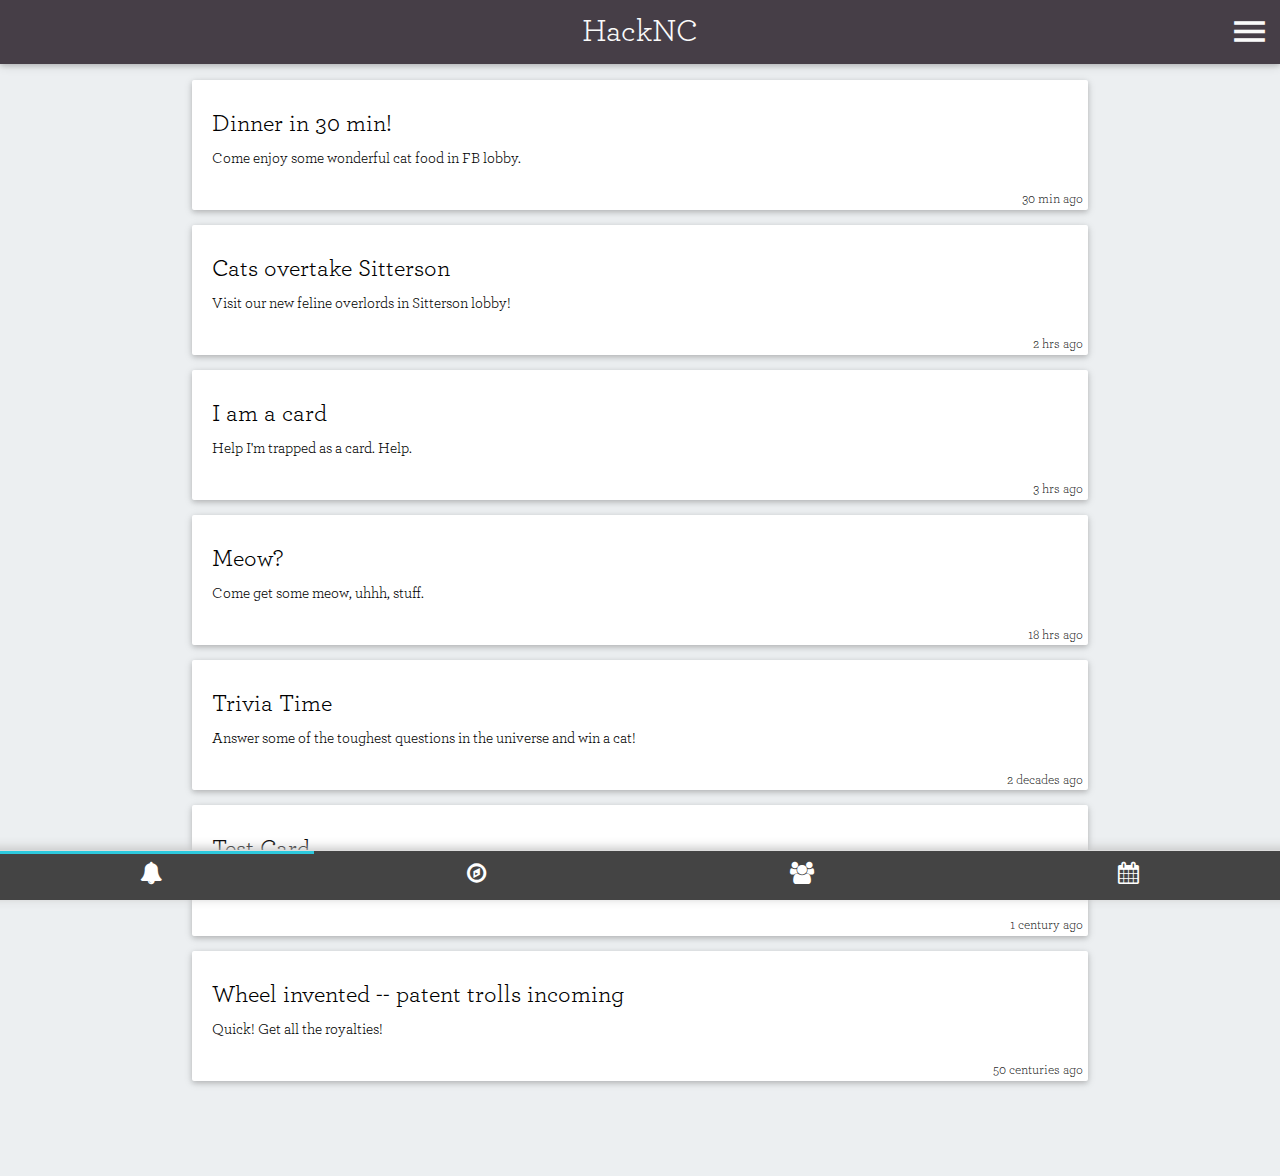
==== platforms/android/assets/www/index.html @ 5208b8dc "Notifications and stuff" ====
<!DOCTYPE html>
<!--
    Licensed to the Apache Software Foundation (ASF) under one
    or more contributor license agreements.  See the NOTICE file
    distributed with this work for additional information
    regarding copyright ownership.  The ASF licenses this file
    to you under the Apache License, Version 2.0 (the
    "License"); you may not use this file except in compliance
    with the License.  You may obtain a copy of the License at

    http://www.apache.org/licenses/LICENSE-2.0

    Unless required by applicable law or agreed to in writing,
    software distributed under the License is distributed on an
    "AS IS" BASIS, WITHOUT WARRANTIES OR CONDITIONS OF ANY
     KIND, either express or implied.  See the License for the
    specific language governing permissions and limitations
    under the License.
-->
<html>
    <head>
        <meta http-equiv="Content-Type" content="text/html; charset=UTF-8" />
        <meta name="format-detection" content="telephone=no" />
        <meta name="viewport" content="user-scalable=no, initial-scale=1, maximum-scale=1, minimum-scale=1, width=device-width, height=device-height, target-densitydpi=medium-dpi" />
        <link rel="stylesheet" type="text/css" href="css/materialize.min.css" />
        <link href="https://fonts.googleapis.com/icon?family=Material+Icons" rel="stylesheet">
        <link href="css/font-awesome.min.css" rel="stylesheet">
        <link rel="stylesheet" type="text/css" href="css/index.css" />
        <link rel='import' href="sprites.svg">
        <script type="text/javascript" src="js/jquery-2.1.4.min.js"></script>
        <script type="text/javascript" src="js/jquery.easing.js"></script>
        <script type="text/javascript" src="js/collapsible.js"></script>
		<script type="text/javascript" src="cordova.js"></script>
        <title>HackNC</title>
    </head>
    <body>
        <!-- --------------- Header ------------------ -->
        <div class="navbar-fixed">
					<nav>
						<div class="nav-wrapper header">
							<a class="brand-logo center grey-text text-lighten-5">HackNC</a>
<!--            <ul id="nav-mobile" class="left">
                <li>
                   <img src="img/speech-bubble86.svg" onclick="setView('notifications');"></img>
                </li>
              </ul> -->
							<a id="menu-button" href="#" class="button-collapse">
								<i class="material-icons grey-text text-lighten-5">menu</i>
							</a>
						</div>
						<ul id="menu">
              <li><a class="white-text" href="#info">Info</a></li>              
              <li><a class="white-text" href="#irc">IRC Feed</a></li>              
              <li><a class="white-text" href="#social">Social Media</a></li>
						</ul>
					</nav>
				</div>
        <main class="container main-content">
          <div id="notifications">
          	<div class="card">
          		<div class="card-content black-text">
          			<span class="card-title black-text">Dinner in 30 min!</span>
          			<p>Come enjoy some wonderful cat food in FB lobby.</p>
          		</div>
							<span class="card-age">
								30 min
							</span>
          	</div>
          	<div class="card">
          		<div class="card-content black-text">
          			<span class="card-title black-text">Cats overtake Sitterson</span>
          			<p>Visit our new feline overlords in Sitterson lobby!</p>
          		</div>
							<span class="card-age">
								2 hrs
							</span>
          	</div>
          	<div class="card">
          		<div class="card-content black-text">
          			<span class="card-title black-text">I am a card</span>
          			<p>Help I'm trapped as a card. Help.</p>
          		</div>
							<span class="card-age">
								3 hrs
							</span>
          	</div>
           	<div class="card">
          		<div class="card-content black-text">
          			<span class="card-title black-text">Meow?</span>
          			<p>Come get some meow, uhhh, stuff.</p>
          		</div>
							<span class="card-age">
								18 hrs
							</span>
          	</div>
          	<div class="card">
          		<div class="card-content black-text">
          			<span class="card-title black-text">Trivia Time</span>
          			<p>Answer some of the toughest questions in the universe and win a cat!</p>
          		</div>
							<span class="card-age">
								2 decades
							</span>
          	</div>
          	<div class="card">
          		<div class="card-content black-text">
          			<span class="card-title black-text">Test Card</span>
          			<p>Please ignore</p>
          		</div>
							<span class="card-age">
								1 century
							</span>
          	</div>
          	<div class="card">
          		<div class="card-content black-text">
          			<span class="card-title black-text">Wheel invented -- patent trolls incoming</span>
          			<p>Quick! Get all the royalties!</p>
          		</div>
							<span class="card-age">
								50 centuries
							</span>
          	</div> 
          </div>
          <!-- -------------- Schedule ------------------- -->
          <div id="schedule">
              <div id="tables">
                <div id="innertables" class="card">
                  <div class="card-content black-text">
                  <span class="card-title black-text">Schedule of Events</span>
                  <table id="fritable">
                    <thead>
                      <tr>
                        <th>Friday</th>
                        <th></th>
                      </tr>
                    </thead>
                    <tbody>
                      <tr></tr>
                    </tbody>
                  </table>
                  <br>
                  <table id="sattable">
                    <thead>
                      <tr>
                        <th>Saturday</th>
                        <th></th>
                      </tr>
                    </thead>
                    <tbody>
                      <tr></tr>
                    </tbody>
                  </table>
                  <br>
                  <table id="sntable">
                    <thead>
                      <tr>
                        <th>Sunday</th>
                        <th></th>
                      </tr>
                    </thead>
                    <tbody>
                      <tr></tr>
                    </tbody>
                  </table>
                </div>
              </div>
            </div>
          </div>
          </div>
          <!-- ---------------- Sponsors ----------------- -->
          <div id="sponsors">
          </div>
          <!-- ---------------- Mentors ----------------- -->
          <div id="mentors">
            <div class="card">
              <div class="card-content black-text">
                <span class="card-title black-text">Request a Mentor!</span>
                <p>Give us some info about your project and we will connect you with a mentor :)</p>
              </div>
            </div>
          </div>

          <!-- ---------------- Map ----------------- -->
          <div id="map">
          </div>
          <!-- ---------------- Info ----------------- -->
          <div id="info">
            <ul class="collapsible" data-collapsible="accordion">
              <li>
                <div class="collapsible-header"><i class="fa fa-question-circle"></i>Help Desk</div>
                <div class="collapsible-body"><p>The Help Desk is located in Sitterson Lobby top floor.  If you need help with wifi, want to check out hardware, or have general questions, please visit the help desk!</p></div>
              </li>
              <li>
                <div class="collapsible-header"><i class="fa fa-comments"></i>IRC Channel</div>
                <div class="collapsible-body"><p>HackNC has an IRC Channel!<br><br>Join #HackNC on irc.freenode.com to chat with fellow hackers.</p></div>
              </li>
              <li>
                <div class="collapsible-header"><i class="fa fa-briefcase"></i>Sponsors</div>
                <div class="collapsible-body"><p>HackNC is proudly sponsored by:
                  <br>Capital One
                  <br>Lenovo
                  <br>SQL Sentry
                  <br>IBM
                  <br>Other people</p></div>
              </li>
              <li>
                <div class="collapsible-header"><i class="fa fa-user"></i>Mentor Profiles</div>
                <div class="collapsible-body"><p>The following mentors are here to help you!
                  <br>
                  <br>Jimbo Slice
                  <br>Twitter @lolrofl
                  <br>
                  <br>Kimmy Lu
                  <br>Twitter @kimmylol</p></div>
              </li>
            </ul>
          </div>



          <!-- -------------- Footer ------------------- -->
        </main>
        <footer class="app-footer page-footer transparent">
          <div class="container" style="width: 100%;">
            <div class="row" id="tab-row">
             <ul class="tabs">
             	<li class="tab col s3 f-icon active-tab"><a href="#notifications"><i class="fa fa-bell"></i></a></li>
             	<li class="tab col s3 f-icon"><a href="#map"><i class="fa fa-compass"></i></a></li>
             	<li class="tab col s3 f-icon"><a href="#mentors"><i class="fa fa-users"></i></a></li>
             	<li class="tab col s3 f-icon"><a href="#schedule"><i class="fa fa-calendar"></i></a></li>
             </ul>
            </div>
          </div>

        </footer>
        <script type="text/javascript" src="js/index.js"></script>
        <script type="text/javascript"></script>
        <!--<script type="text/javascript" src="js/materialize.min.js"></script>-->
        <script>
            app.initialize();
        </script>
    </body>
</html>
---- platforms/android/assets/www/css/index.css ----
/*
 * Licensed to the Apache Software Foundation (ASF) under one
 * or more contributor license agreements.  See the NOTICE file
 * distributed with this work for additional information
 * regarding copyright ownership.  The ASF licenses this file
 * to you under the Apache License, Version 2.0 (the
 * "License"); you may not use this file except in compliance
 * with the License.  You may obtain a copy of the License at
 *
 * http://www.apache.org/licenses/LICENSE-2.0
 *
 * Unless required by applicable law or agreed to in writing,
 * software distributed under the License is distributed on an
 * "AS IS" BASIS, WITHOUT WARRANTIES OR CONDITIONS OF ANY
 * KIND, either express or implied.  See the License for the
 * specific language governing permissions and limitations
 * under the License.
 */
* {
    -webkit-touch-callout: none;                /* prevent callout to copy image, etc when tap to hold */
    -webkit-text-size-adjust: none;             /* prevent webkit from resizing text to fit */
    -webkit-tap-highlight-color: rgba(0,0,0,0); /* make transparent link selection, adjust last value opacity 0 to 1.0 */
    -webkit-user-select: none;                  /* prevent copy paste, to allow, change 'none' to 'text' */
}

body {
    font-family: ArcherBook;
    font-size:1em;
    height:100%;
    margin:0px;
    padding:0px;
    width:100%;
}

/* Portrait layout (default) */
.app {
    background:url(../img/logo.png) no-repeat center top; /* 170px x 200px */
    position:absolute;             /* position in the center of the screen */
    left:50%;
    top:50%;
    height:50px;                   /* text area height */
    width:225px;                   /* text area width */
    text-align:center;
    padding:180px 0px 0px 0px;     /* image height is 200px (bottom 20px are overlapped with text) */
    margin:-115px 0px 0px -112px;  /* offset vertical: half of image height and text area height */
                                   /* offset horizontal: half of text area width */
}

/* Landscape layout (with min-width) */
@media screen and (min-aspect-ratio: 1/1) and (min-width:400px) {
    .app {
        background-position:left center;
        padding:75px 0px 75px 170px;  /* padding-top + padding-bottom + text area = image height */
        margin:-90px 0px 0px -198px;  /* offset vertical: half of image height */
                                      /* offset horizontal: half of image width and text area width */
    }
}

@font-face {
  font-family: ArcherBook;
	font-style: normal;
	font-weight: normal;
	src: url('../fonts/Archer-Book-Pro.otf');
}

header {
	background-color: #e7e7e7;
	padding-left: 10px;
}

header > span {
	font-size: 1.8em;
}
body {
    background-color: #eceff1;
    height:100%;
    padding:0;
    margin:0;
}

.header {
	background-color: #463E47;
}

#schedule tr, td {
    height: 25px !important;
    padding-top: 0px !important;
    padding-bottom: 0px !important;
    margin-top: 0px !important;
    margin-bottom: 0px !important;
}

.app-footer {
    height: 70px; 
    position: fixed;
    bottom: 0px;
    width:100%;
}
#menu-button {
	position: absolute;
	right: 10px;
	display: block !important;
}

#menu {
	clear: both;
	position: relative ;
	z-index: 99;
	background-color: #463E47;
	display: none;
}

#menu > li {
	float: none;
}

.main-content {
    padding-top: 8px;
    padding-bottom: 80px;
}
.home-button {
    margin-left: 15px;
    height: 40px;
}

.card-age {
	font-size: 0.875em;
	float: right;
	margin-right: 5px;
}

.card-age::after {
	content: " ago";
}

.fixed {
    position: fixed;
    z-index: 99;
}
.footer-icon {
    position: relative;
    top:-8px;
    width: 40px;
    height: 40px;
    margin-bottom: -16px;
}
.f-icon {
    font-size: 1.5em;
}
.info-content {
    padding:20px;
    background-color: #EFFBF8;
}

.schedule-first {
    width: 80px;
}


#tab-row {
	border-top: 1px solid #ddd;
	border-bottom: 1px solid #444;
	box-shadow: 0px -2px 10px 0px #C4C4C4;
}

#tab-row .tabs {
	background-color: #444;
}

#tab-row a {
	color: #fff;
}

.active-tab {
	border-top: 3px solid #2ec9dd;
}

.active-tab > a {
	margin-top: -3px;
}

/*.svg:hover path {
    fill: red;
}*/
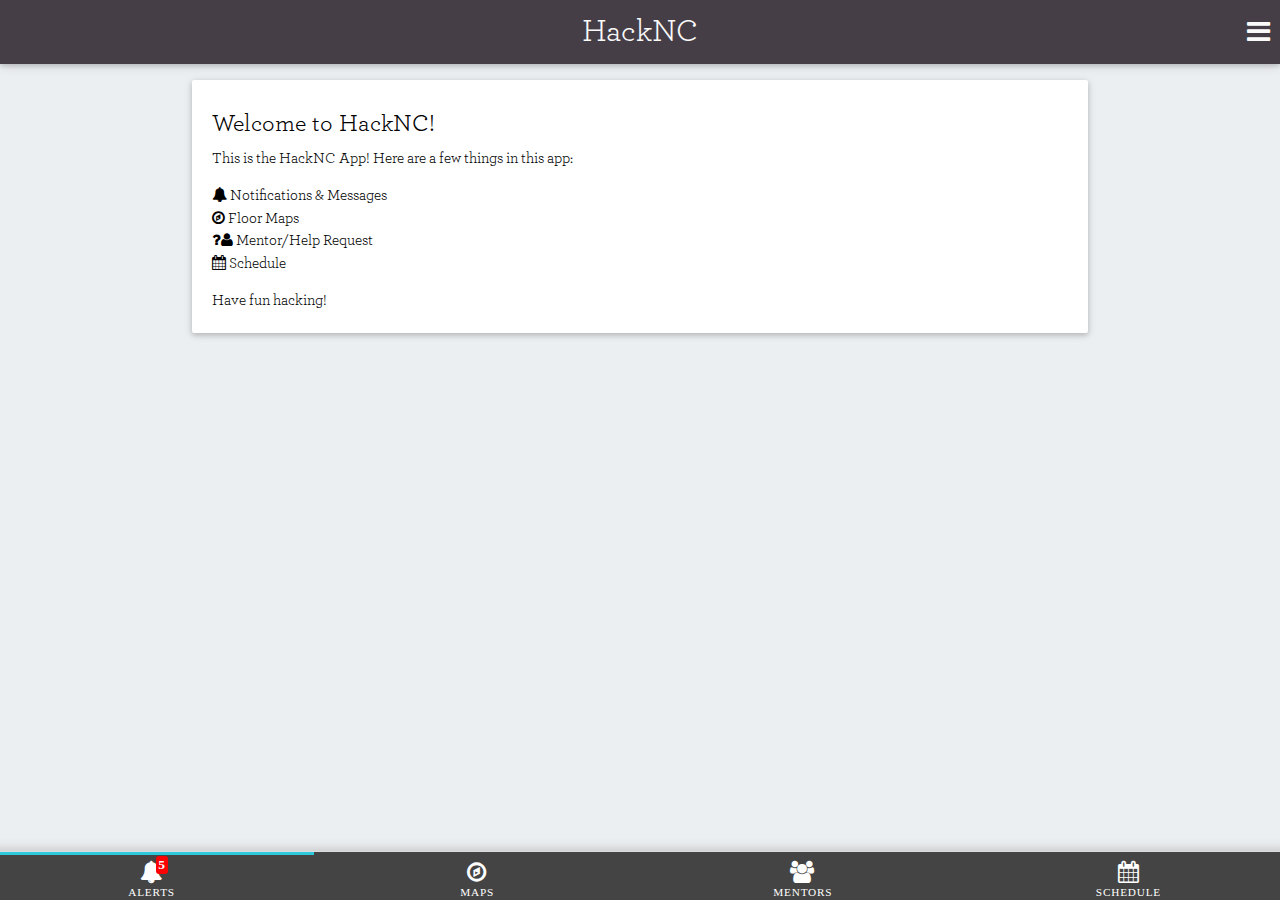
==== commit d58ebb5f: "updated platforms and plugins" ====
--- a/platforms/android/assets/www/index.html
+++ b/platforms/android/assets/www/index.html
@@ -21,22 +21,27 @@
     <head>
         <meta http-equiv="Content-Type" content="text/html; charset=UTF-8" />
         <meta name="format-detection" content="telephone=no" />
-        <meta name="viewport" content="user-scalable=no, initial-scale=1, maximum-scale=1, minimum-scale=1, width=device-width, height=device-height, target-densitydpi=medium-dpi" />
+        <meta name="viewport" content="user-scalable=no, initial-scale=1, width=device-width, height=device-height, target-densitydpi=medium-dpi" />
         <link rel="stylesheet" type="text/css" href="css/materialize.min.css" />
-        <link href="https://fonts.googleapis.com/icon?family=Material+Icons" rel="stylesheet">
         <link href="css/font-awesome.min.css" rel="stylesheet">
         <link rel="stylesheet" type="text/css" href="css/index.css" />
         <link rel='import' href="sprites.svg">
         <script type="text/javascript" src="js/jquery-2.1.4.min.js"></script>
         <script type="text/javascript" src="js/jquery.easing.js"></script>
         <script type="text/javascript" src="js/collapsible.js"></script>
+        <script type="text/javascript" src="js/iscroll.js"></script>
+        <script type="text/javascript" src="js/iscroll-zoom.js"></script>
 		<script type="text/javascript" src="cordova.js"></script>
         <title>HackNC</title>
     </head>
     <body>
-        <!-- --------------- Header ------------------ -->
+        <!-- -------------- Header ------------------ -->
         <div class="navbar-fixed">
 					<nav>
+					<ul id="menu" class="menu-close">
+              <li><a class="white-text" href="#info">Info</a></li>
+              <!--li><a class="white-text" href="#irc">IRC Feed</a></li-->
+						</ul>
 						<div class="nav-wrapper header">
 							<a class="brand-logo center grey-text text-lighten-5">HackNC</a>
 <!--            <ul id="nav-mobile" class="left">
@@ -44,29 +49,28 @@
                    <img src="img/speech-bubble86.svg" onclick="setView('notifications');"></img>
                 </li>
               </ul> -->
-							<a id="menu-button" href="#" class="button-collapse">
-								<i class="material-icons grey-text text-lighten-5">menu</i>
+							<a id="menu-button" href="#!" class="button-collapse">
+								<i class="grey-text text-lighten-5 fa fa-bars"></i>
 							</a>
 						</div>
-						<ul id="menu">
-              <li><a class="white-text" href="#info">Info</a></li>              
-              <li><a class="white-text" href="#irc">IRC Feed</a></li>              
-              <li><a class="white-text" href="#social">Social Media</a></li>
-						</ul>
 					</nav>
 				</div>
         <main class="container main-content">
           <div id="notifications">
           	<div class="card">
           		<div class="card-content black-text">
-          			<span class="card-title black-text">Dinner in 30 min!</span>
-          			<p>Come enjoy some wonderful cat food in FB lobby.</p>
-          		</div>
-							<span class="card-age">
-								30 min
-							</span>
-          	</div>
-          	<div class="card">
+          			<span class="card-title black-text">Welcome to HackNC!</span>
+          			<p>This is the HackNC App! Here are a few things in this app:</p>
+          			<ul>
+          				<li><i class="fa fa-bell"></i> Notifications &amp; Messages</li>
+          				<li><i class="fa fa-compass"></i> Floor Maps</li>
+          				<li><i class="fa fa-question"></i><i class="fa fa-user"></i> Mentor/Help Request</li>
+          				<li><i class="fa fa-calendar"></i> Schedule</li>
+          			</ul>
+          			<p>Have fun hacking!</p>
+          		</div>
+          	</div>
+          	<!--div class="card">
           		<div class="card-content black-text">
           			<span class="card-title black-text">Cats overtake Sitterson</span>
           			<p>Visit our new feline overlords in Sitterson lobby!</p>
@@ -113,13 +117,13 @@
           	</div>
           	<div class="card">
           		<div class="card-content black-text">
-          			<span class="card-title black-text">Wheel invented -- patent trolls incoming</span>
+          			<span class="card-title black-text">Wheel invented - patent trolls incoming</span>
           			<p>Quick! Get all the royalties!</p>
           		</div>
 							<span class="card-age">
 								50 centuries
 							</span>
-          	</div> 
+          	</div--> 
           </div>
           <!-- -------------- Schedule ------------------- -->
           <div id="schedule">
@@ -175,16 +179,54 @@
             <div class="card">
               <div class="card-content black-text">
                 <span class="card-title black-text">Request a Mentor!</span>
-                <p>Give us some info about your project and we will connect you with a mentor :)</p>
+                <p> Fill out this form, and a mentor will be with your shortly.  You can go hunting for mentors yourself, but this way will probably be quicker and make sure you reach the most qualified person for your problem</p>
+                  <div class="row" id="mreq">
+                    <form class="col s12">
+                      <div class="row">
+                        <br>
+                        <div class="input-field col s12">
+                          <p>Enter your Name</p>
+                          <input placeholder="Placeholder" id="mreq_name" type="text" class="validate">
+                          <label for="name"></label>
+                        </div>
+                        
+                        <div class="input-field col s12">
+                          <p>Describe your problem</p>
+                          <textarea id="mreq_issue"placeholder = "eg.  The internets is broken!!" class="materialize-textarea"></textarea>
+                          <label for="textarea1"></label>
+                          <br>
+                          <a class="waves-effect waves-light btn" onclick="getMentor();">Submit Mentor Request</a>
+                        </div>
+                      </div>
+                    </form>
+                  </div>
               </div>
             </div>
           </div>
 
           <!-- ---------------- Map ----------------- -->
           <div id="map">
+          	<div id="map-view">
+							<img src="img/sitterson-ground.png" />
+						</div>
+          	<!--div id="map-list">
+							<select>
+								<option value="sitterson">Sitterson</option>
+								<option value="carroll">Carroll</option>
+								<option value="phillips">Phillips</option>
+							</select>
+						</div-->
+          	<div id="map-controls">
+          		<div id="map-controls-zoom-in">
+          			+
+          		</div>
+          		<div id="map-controls-zoom-out">
+          			-
+          		</div>
+          	</div>
           </div>
           <!-- ---------------- Info ----------------- -->
-          <div id="info">
+          <div id="info" >
             <ul class="collapsible" data-collapsible="accordion">
               <li>
                 <div class="collapsible-header"><i class="fa fa-question-circle"></i>Help Desk</div>
@@ -213,29 +255,48 @@
                   <br>Kimmy Lu
                   <br>Twitter @kimmylol</p></div>
               </li>
+              <li>
+                <div class="collapsible-header"><i class="fa fa-twitter"></i>Social Media</div>
+                <div class="collapsible-body"><p>Follow us on social media for fun updates!
+                  <br>
+                  <br><i class="fa fa-twitter"></i> Twitter: @theHackNC
+                  <br><i class="fa fa-facebook"></i> Facebook: HackNC
+                  <br>Snapchat: hacknc
+              </li>
             </ul>
           </div>
-
-
-
+          
           <!-- -------------- Footer ------------------- -->
         </main>
         <footer class="app-footer page-footer transparent">
           <div class="container" style="width: 100%;">
             <div class="row" id="tab-row">
              <ul class="tabs">
-             	<li class="tab col s3 f-icon active-tab"><a href="#notifications"><i class="fa fa-bell"></i></a></li>
-             	<li class="tab col s3 f-icon"><a href="#map"><i class="fa fa-compass"></i></a></li>
-             	<li class="tab col s3 f-icon"><a href="#mentors"><i class="fa fa-users"></i></a></li>
-             	<li class="tab col s3 f-icon"><a href="#schedule"><i class="fa fa-calendar"></i></a></li>
+             	<li class="tab col s3 f-icon active-tab">
+             	<a href="#notifications">
+             	<!-- need position relative here, otherwise the notification count div
+             	will go too far -->
+             	<i class="fa fa-bell button-icon">
+								<div id="notification-count">5</div>
+								<div class="button-alt-text">alerts</div>
+             	</i>
+             	</a>
+             	</li>
+             	<li class="tab col s3 f-icon"><a href="#map"><i class="fa fa-compass button-icon">
+								<div class="button-alt-text">maps</div>
+             	</i></a></li>
+             	<li class="tab col s3 f-icon"><a href="#mentors"><i class="fa fa-users button-icon">
+								<div class="button-alt-text">mentors</div>
+             	</i></a></li>
+             	<li class="tab col s3 f-icon"><a href="#schedule"><i class="fa fa-calendar button-icon">
+								<div class="button-alt-text">schedule</div>
+             	</i></a></li>
              </ul>
             </div>
           </div>
 
         </footer>
-        <script type="text/javascript" src="js/index.js"></script>
-        <script type="text/javascript"></script>
-        <!--<script type="text/javascript" src="js/materialize.min.js"></script>-->
+        <script src="js/index.js"></script>
         <script>
             app.initialize();
         </script>
--- a/platforms/android/assets/www/css/index.css
+++ b/platforms/android/assets/www/css/index.css
@@ -18,9 +18,28 @@
  */
 * {
     -webkit-touch-callout: none;                /* prevent callout to copy image, etc when tap to hold */
+    -ms-touch-callout: none;
+    -moz-touch-callout: none;
+    touch-callout: none;
+
     -webkit-text-size-adjust: none;             /* prevent webkit from resizing text to fit */
+    -ms-text-size-adjust: none;
+    -moz-text-size-adjust: none;
+    text-size-adjust: none;
+
     -webkit-tap-highlight-color: rgba(0,0,0,0); /* make transparent link selection, adjust last value opacity 0 to 1.0 */
+    -ms-tap-highlight-color: rgba(0,0,0,0);
+    -moz-tap-highlight-color: rgba(0,0,0,0);
+    tap-highlight-color: rgba(0,0,0,0);
+
     -webkit-user-select: none;                  /* prevent copy paste, to allow, change 'none' to 'text' */
+    -moz-user-select: none;
+    -ms-user-select: none;
+    user-select: none;
+}
+
+html {
+	height: 100%;
 }
 
 body {
@@ -80,6 +99,7 @@
 
 .header {
 	background-color: #463E47;
+	z-index: 99;
 }
 
 #schedule tr, td {
@@ -93,8 +113,9 @@
 .app-footer {
     height: 70px; 
     position: fixed;
-    bottom: 0px;
+    bottom: -1px;
     width:100%;
+    z-index: 999;
 }
 #menu-button {
 	position: absolute;
@@ -104,10 +125,30 @@
 
 #menu {
 	clear: both;
-	position: relative ;
-	z-index: 99;
+	position: absolute;
+	width: 100%;
+	z-index: 88;
 	background-color: #463E47;
-	display: none;
+}
+
+.menu-close {
+	transform: translate3d(0, -100%, 0);
+	-moz-transform: translate3d(0, -100%, 0);
+	-ms-transform: translate3d(0, -100%, 0);
+	-webkit-transform: translate3d(0, -100%, 0);
+}
+
+.menu-open {
+	transform: translate3d(0, 100%, 0);
+	-moz-transform: translate3d(0, 100%, 0);
+	-ms-transform: translate3d(0, 100%, 0);
+	-webkit-transform: translate3d(0, 100%, 0);
+}
+
+.transition {
+	transition-duration: 0.3s;
+	-moz-transition-duration: 0.3s;
+	-webkit-transition-duration: 0.3s;
 }
 
 #menu > li {
@@ -116,7 +157,7 @@
 
 .main-content {
     padding-top: 8px;
-    padding-bottom: 80px;
+    padding-bottom: 70px;
 }
 .home-button {
     margin-left: 15px;
@@ -179,6 +220,124 @@
 	margin-top: -3px;
 }
 
+#map {
+	position: absolute;
+	width: 100%;
+	z-index: 1;
+	left: 0;
+	right: 0;
+	bottom: 48px;
+	overflow: hidden;
+}
+
+#map-view {
+	position: absolute;
+	width: 100%;
+	z-index: 1;
+	top: 0;
+	left: 0;
+	right: 0;
+	bottom: 0;
+	overflow: hidden;
+	background-color: #fff;
+}
+
+#map-controls {
+	position: fixed;
+	top: 70px;
+	right: 15px;
+	font-size: 2em;
+	z-index: 666;
+	box-shadow: 0px 0px 5px 0px #5BAF73;
+	border: 1px solid #dcc;
+	border-radius: 2px;
+	background-color: white;
+	opacity: 0.9;
+}
+
+#map-controls-zoom-in {
+	width: 30px;
+	text-align: center;
+	z-index: 666;
+	border-bottom: 1px solid #dee;
+}
+
+#map-controls-zoom-out {
+	width: 30px;
+	z-index: 666;
+	text-align: center;
+}
+
+#map-list {
+	position: fixed;
+	top: 70px;
+	right: 55px;
+	z-index: 666;
+}
+
+#map select {
+	display: block;
+}
+
+.fa-bars {
+	font-size: 1.8em !important;
+}
 /*.svg:hover path {
     fill: red;
 }*/
+
+#notification-loading {
+	position: absolute;
+	top: calc(50% - 28px);
+	top: -webkit-calc(50% - 28px);
+	top: -moz-calc(50% - 28px);
+	left: calc(50% - 16px);
+	left: -webkit-calc(50% - 16px);
+	left: -moz-calc(50% - 16px);
+	font-size: 300%;
+}
+
+#notification-count {
+	position: absolute;
+	top: -5px;
+	left: 60%;
+	background-color: red;
+	z-index: 1001;
+	padding: 2px;
+	font-size: 0.6em;
+	font-weight: bold;
+	border-radius: 3px;
+}
+
+.button-alt-text {
+	padding-top: 3px;
+	font-size: 0.5em;
+}
+
+@media (max-width: 330px) {
+	.button-alt-text {
+		font-size: 0.46em;
+	}
+}
+
+@media (max-width: 310px) {
+	.button-alt-text {
+		font-size: 0.43em;
+	}
+	a[href="#schedule"] i .button-alt-text {
+		visibility: hidden;
+		position: relative;
+	}
+	a[href="#schedule"] i .button-alt-text:after {
+		visibility: visible;
+		position: absolute;
+		top: 3px;
+		left: 4px;
+		content: "agenda";
+	}
+}
+
+.button-icon {
+	position: relative;
+	top: 9px;
+}
